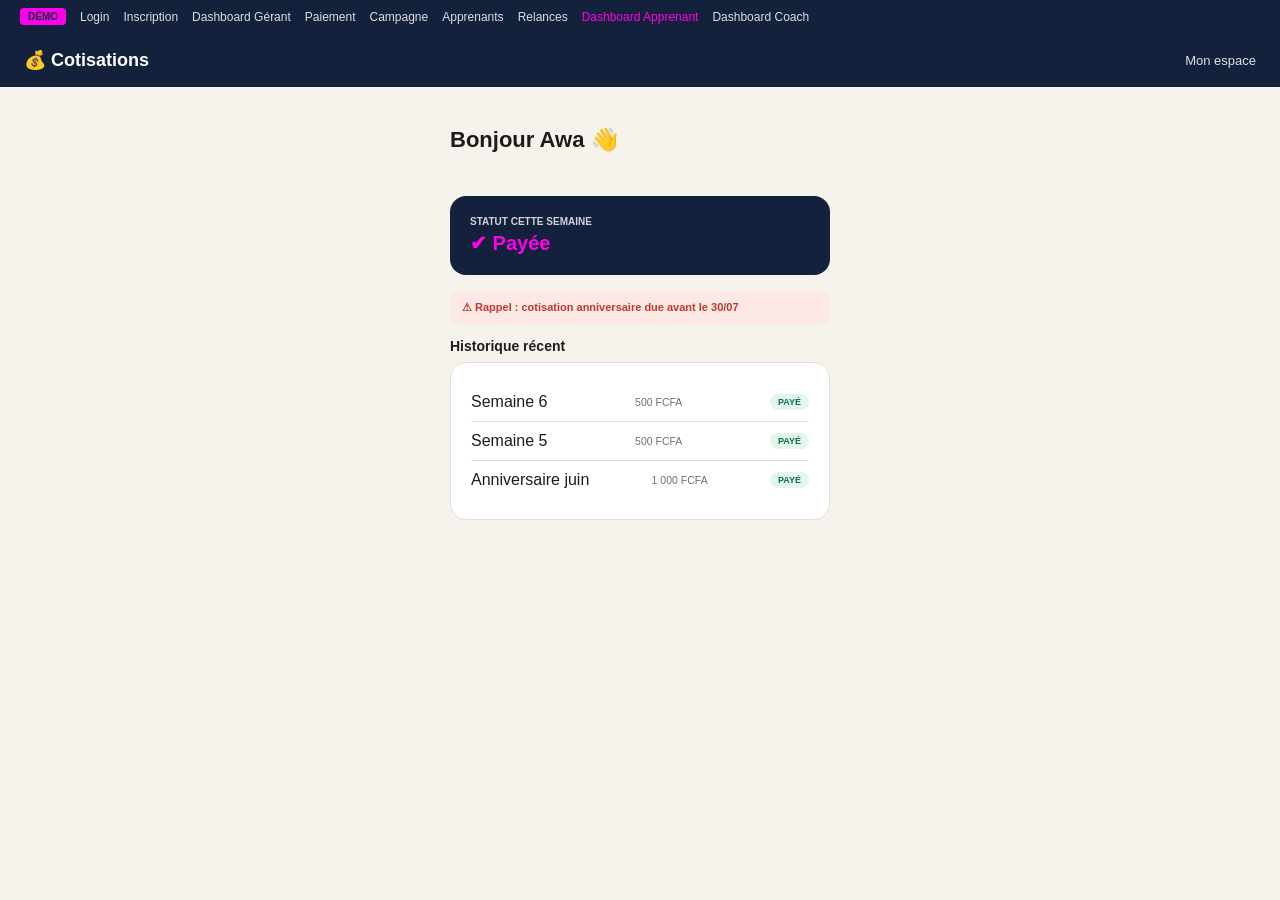
==== apprenant-dashboard.html @ 5f8d8f67 "Premier commit" ====
<!DOCTYPE html>
<html lang="fr">
<head>
<meta charset="UTF-8">
<meta name="viewport" content="width=device-width, initial-scale=1.0">
<title>Cotisations — Mon espace</title>
<link rel="stylesheet" href="style.css">
</head>
<body>

<nav class="demo-nav">
  <span class="tag">Démo</span>
  <a href="index.html">Login</a>
  <a href="inscription.html">Inscription</a>
  <a href="gerant-dashboard.html">Dashboard Gérant</a>
  <a href="gerant-paiement.html">Paiement</a>
  <a href="gerant-campagne.html">Campagne</a>
  <a href="gerant-apprenants.html">Apprenants</a>
  <a href="gerant-relances.html">Relances</a>
  <a href="apprenant-dashboard.html" class="active">Dashboard Apprenant</a>
  <a href="coach-dashboard.html">Dashboard Coach</a>
</nav>

<header class="app">
  <span class="brand">💰 Cotisations</span>
  <span class="page-label">Mon espace</span>
</header>

<main>
  <h1>Bonjour Awa 👋</h1>
  <p class="subtitle">&nbsp;</p>

  <div class="card" style="background:var(--navy); color:#fff; border:none;">
    <div style="font-size:10px; font-weight:700; text-transform:uppercase; opacity:0.8;">Statut cette semaine</div>
    <div style="font-size:20px; font-weight:800; color:var(--amber); margin-top:4px;">✔ Payée</div>
  </div>

  <div class="banner banner-red">
    ⚠ Rappel : cotisation anniversaire due avant le 30/07
  </div>

  <h2 style="font-size:14px; margin-bottom:8px;">Historique récent</h2>
  <div class="card">
    <div class="list-row" style="justify-content:space-between;">
      <span>Semaine 6</span><span class="meta">500 FCFA</span><span class="status status-done">Payé</span>
    </div>
    <div class="list-row" style="justify-content:space-between;">
      <span>Semaine 5</span><span class="meta">500 FCFA</span><span class="status status-done">Payé</span>
    </div>
    <div class="list-row" style="justify-content:space-between;">
      <span>Anniversaire juin</span><span class="meta">1 000 FCFA</span><span class="status status-done">Payé</span>
    </div>
  </div>
</main>

</body>
</html>
---- style.css ----
:root{
  --navy:#14213D;
  --navy-light:#243759;
  --amber:#ff00ea;
  --green:#0B6E4F;
  --red:#C0392B;
  --sand:#F6F3EC;
  --white:#FFFFFF;
  --text:#1C1C1C;
  --muted:#767066;
  --line:#E4E0D6;
  --green-bg:#E4F5EC;
  --red-bg:#FCE9E6;
}
*{ box-sizing: border-box; }
body{
  margin:0;
  font-family: -apple-system, "Segoe UI", Roboto, sans-serif;
  background: var(--sand);
  color: var(--text);
}
a{ color: inherit; text-decoration:none; }

.demo-nav{
  background: var(--navy);
  color:#fff;
  font-size:12px;
  padding:8px 20px;
  display:flex;
  flex-wrap:wrap;
  gap:14px;
  align-items:center;
}
.demo-nav .tag{
  background:var(--amber);
  color:var(--navy);
  font-weight:700;
  padding:3px 8px;
  border-radius:4px;
  font-size:10px;
  text-transform:uppercase;
}
.demo-nav a{ opacity:0.85; }
.demo-nav a:hover{ opacity:1; text-decoration:underline; }
.demo-nav a.active{ color: var(--amber); opacity:1; }

header.app{
  background: var(--navy);
  color:#fff;
  padding:16px 24px;
  display:flex;
  align-items:center;
  justify-content:space-between;
}
header.app .brand{ font-weight:800; font-size:18px; }
header.app .page-label{ font-size:13px; opacity:0.85; }

main{
  max-width:420px;
  margin:0 auto;
  padding:40px 20px 60px;
}
main.wide{ max-width:640px; }

h1{ font-size:22px; font-weight:800; margin:0 0 4px; }
.subtitle{ font-size:13px; color:var(--muted); margin:0 0 24px; }

.card{
  background:var(--white);
  border:1px solid var(--line);
  border-radius:16px;
  padding:20px;
  margin-bottom:16px;
}

label{
  display:block;
  font-size:10.5px;
  font-weight:700;
  text-transform:uppercase;
  letter-spacing:0.4px;
  color:var(--muted);
  margin-bottom:4px;
}
input, select{
  width:100%;
  border:1.5px solid var(--line);
  border-radius:8px;
  padding:10px 12px;
  font-size:13px;
  margin-bottom:14px;
  font-family:inherit;
  color:var(--text);
}
input::placeholder{ color:#b8b3a8; }

.btn{
  display:block;
  width:100%;
  text-align:center;
  padding:12px;
  border-radius:8px;
  font-weight:700;
  font-size:13px;
  border:none;
  cursor:pointer;
}
.btn-amber{ background:var(--amber); color:var(--navy); }
.btn-navy{ background:var(--navy); color:#fff; }
.btn-outline{ background:#fff; border:1.5px solid var(--navy); color:var(--navy); }
.btn-danger{ background:#fff; border:1.5px solid var(--red); color:var(--red); }
.btn-ghost{ background:none; color:var(--muted); font-weight:500; font-size:12px; }

.link-muted{
  display:block;
  text-align:center;
  font-size:11.5px;
  color:var(--muted);
  margin-top:10px;
}
.link-muted:hover{ color:var(--navy); }

.pill{
  display:inline-block;
  font-size:9px;
  font-weight:700;
  text-transform:uppercase;
  padding:4px 10px;
  border-radius:20px;
}
.pill-active{ background:var(--navy); color:#fff; }
.pill-inactive{ background:var(--line); color:var(--muted); }

.status{ font-size:9px; font-weight:700; text-transform:uppercase; padding:3px 8px; border-radius:20px; display:inline-block; }
.status-upcoming{ background:#EAF0FF; color:var(--navy); }
.status-done{ background:var(--green-bg); color:var(--green); }
.status-late{ background:var(--red-bg); color:var(--red); }

.grid-weeks{
  display:grid;
  grid-template-columns: 90px repeat(6, 1fr);
  gap:4px;
  font-size:10px;
  align-items:center;
  margin:14px 0;
}
.grid-weeks .head{ font-weight:700; color:var(--muted); text-align:center; font-size:9px; }
.grid-weeks .name{ font-weight:600; }
.cell{ height:26px; border-radius:5px; display:flex; align-items:center; justify-content:center; font-weight:700; font-size:11px; }
.cell-paid{ background:var(--green-bg); color:var(--green); }
.cell-late{ background:var(--red-bg); color:var(--red); }

.stat-row{ display:flex; gap:10px; margin-bottom:14px; }
.stat{ flex:1; background:var(--white); border:1px solid var(--line); border-radius:10px; padding:10px; }
.stat .label{ font-size:9px; color:var(--muted); text-transform:uppercase; font-weight:700; }
.stat .value{ font-size:16px; font-weight:800; }
.value-green{ color:var(--green); }
.value-red{ color:var(--red); }

.avatar{
  width:32px; height:32px; border-radius:50%;
  background:var(--navy-light); color:#fff;
  display:flex; align-items:center; justify-content:center;
  font-size:10px; font-weight:700; flex-shrink:0;
}
.list-row{ display:flex; align-items:center; gap:10px; padding:10px 0; border-top:1px solid var(--line); }
.list-row:first-child{ border-top:none; }
.list-row .name{ font-size:12px; font-weight:600; }
.list-row .meta{ font-size:10.5px; color:var(--muted); }

.banner{ border-radius:8px; padding:10px 12px; font-size:11px; font-weight:600; margin-bottom:14px; }
.banner-green{ background:var(--green-bg); color:var(--green); }
.banner-red{ background:var(--red-bg); color:var(--red); }

.option{
  border:1.5px solid var(--line);
  border-radius:8px;
  padding:12px;
  font-size:12px;
  font-weight:600;
  margin-bottom:8px;
}
.option-selected{ background:var(--navy); color:#fff; border-color:var(--navy); }

.top-row{ display:flex; justify-content:space-between; align-items:center; margin-bottom:6px; }
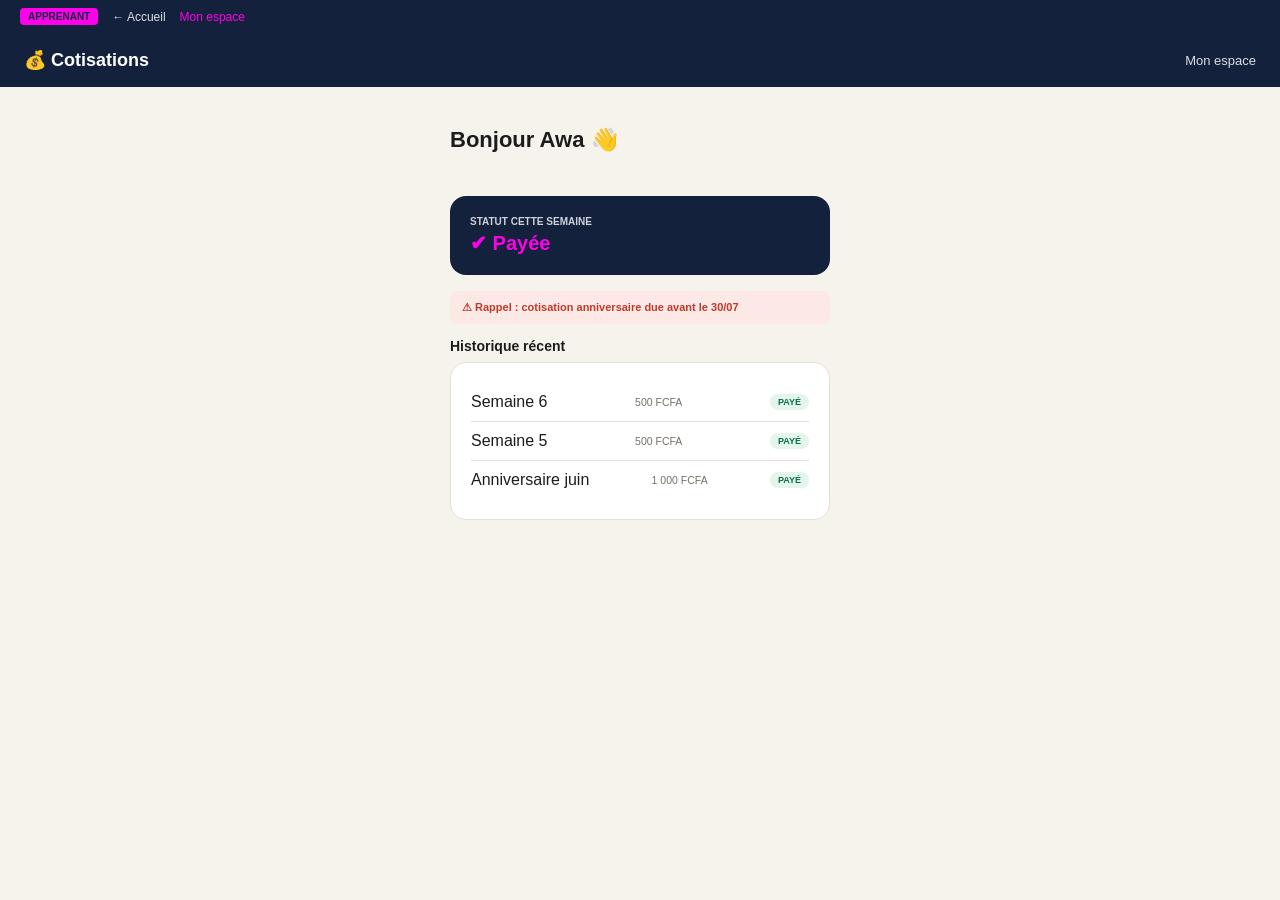
==== commit a7f4277b: "Ajout page accueil et écran relances" ====
--- a/apprenant-dashboard.html
+++ b/apprenant-dashboard.html
@@ -9,16 +9,9 @@
 <body>
 
 <nav class="demo-nav">
-  <span class="tag">Démo</span>
-  <a href="index.html">Login</a>
-  <a href="inscription.html">Inscription</a>
-  <a href="gerant-dashboard.html">Dashboard Gérant</a>
-  <a href="gerant-paiement.html">Paiement</a>
-  <a href="gerant-campagne.html">Campagne</a>
-  <a href="gerant-apprenants.html">Apprenants</a>
-  <a href="gerant-relances.html">Relances</a>
-  <a href="apprenant-dashboard.html" class="active">Dashboard Apprenant</a>
-  <a href="coach-dashboard.html">Dashboard Coach</a>
+  <span class="tag">Apprenant</span>
+  <a href="accueil.html">← Accueil</a>
+  <a href="apprenant-dashboard.html" class="active">Mon espace</a>
 </nav>
 
 <header class="app">
--- a/style.css
+++ b/style.css
@@ -183,3 +183,94 @@
 .option-selected{ background:var(--navy); color:#fff; border-color:var(--navy); }
 
 .top-row{ display:flex; justify-content:space-between; align-items:center; margin-bottom:6px; }
+
+/* ---- Page d'accueil : sélecteur d'espace ---- */
+:root{ --violet:#6C63FF; --violet-bg:#EEEDFE; }
+.home-wrap{
+  max-width:480px;
+  margin:0 auto;
+  padding:60px 24px;
+  text-align:center;
+}
+.logo-circle{
+  width:64px; height:64px;
+  border-radius:50%;
+  background:var(--violet);
+  margin:0 auto 20px;
+}
+.home-wrap h1{
+  color:var(--violet);
+  font-size:26px;
+  margin-bottom:8px;
+}
+.home-wrap .subtitle{ margin-bottom:32px; }
+.role-card{
+  display:flex;
+  align-items:center;
+  gap:14px;
+  background:var(--white);
+  border:1px solid var(--line);
+  border-radius:16px;
+  padding:16px 18px;
+  margin-bottom:14px;
+  text-align:left;
+  transition:transform .1s;
+}
+.role-card:hover{ transform:translateY(-2px); }
+.role-icon{
+  width:44px; height:44px;
+  border-radius:12px;
+  background:var(--violet-bg);
+  display:flex; align-items:center; justify-content:center;
+  font-size:20px;
+  flex-shrink:0;
+}
+.role-card .role-title{ font-weight:700; font-size:14px; }
+.role-card .role-desc{ font-size:11.5px; color:var(--muted); }
+.role-arrow{ margin-left:auto; color:var(--violet); font-size:18px; }
+.home-footer{ margin-top:30px; font-size:11px; color:var(--muted); }
+
+/* ---- Page d'accueil v2 (design distinct) ---- */
+.hero-band{
+  background: var(--navy);
+  color:#fff;
+  padding:50px 24px 70px;
+  text-align:center;
+}
+.hero-band h1{
+  font-size:28px;
+  margin-bottom:8px;
+  color:#fff;
+}
+.hero-band .subtitle{
+  color:#c9d2e0;
+  max-width:420px;
+  margin:0 auto;
+}
+.space-grid{
+  max-width:820px;
+  margin:-40px auto 40px;
+  padding:0 24px;
+  display:grid;
+  grid-template-columns:repeat(auto-fit, minmax(220px, 1fr));
+  gap:16px;
+}
+.space-card{
+  background:var(--white);
+  border-radius:14px;
+  padding:22px 18px;
+  box-shadow:0 4px 14px rgba(20,33,61,0.12);
+  border-top:4px solid var(--navy);
+  text-align:left;
+}
+.space-card.role-apprenant{ border-top-color: var(--amber); }
+.space-card.role-coach{ border-top-color: var(--green); }
+.space-card.role-gerant{ border-top-color: var(--navy); }
+.space-card .space-icon{ font-size:26px; margin-bottom:10px; display:block; }
+.space-card .space-title{ font-weight:800; font-size:15px; margin-bottom:4px; }
+.space-card .space-desc{ font-size:11.5px; color:var(--muted); margin-bottom:14px; }
+.space-card .space-go{
+  font-size:11px; font-weight:700; color:var(--navy);
+  display:inline-flex; align-items:center; gap:4px;
+}
+.home-footer2{ text-align:center; font-size:11px; color:var(--muted); padding-bottom:30px; }
